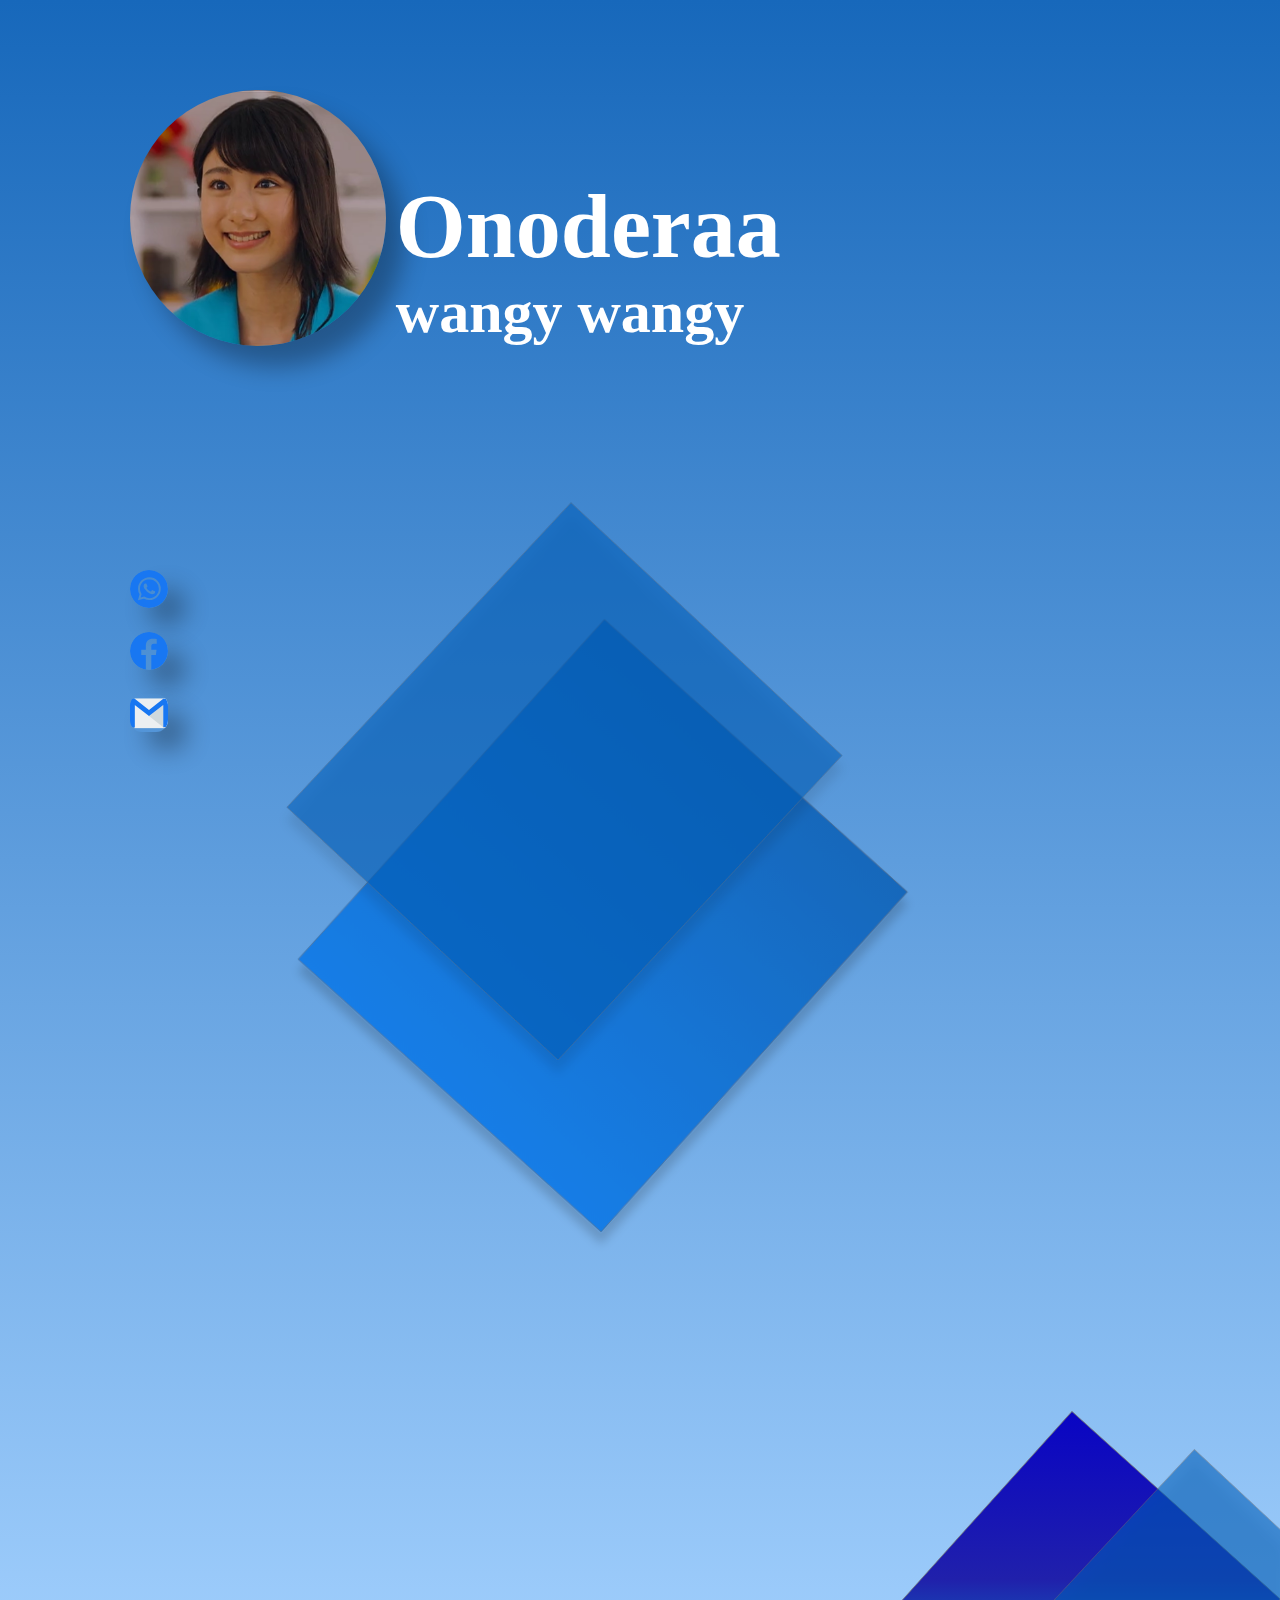
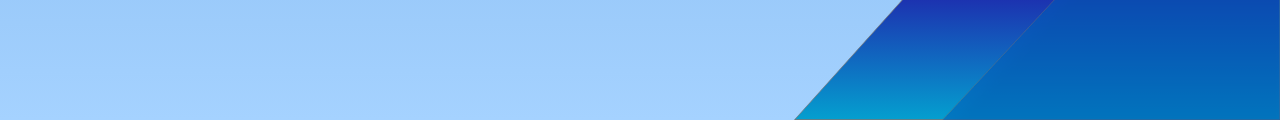
==== about.html @ 750473e3 "Add files via upload" ====
<!DOCTYPE html>
<html lang="en">

<head>
    <meta charset="UTF-8">
    <meta http-equiv="X-UA-Compatible" content="IE=edge">
    <meta name="viewport" content="width=device-width, initial-scale=1.0">
    <title></title>
    <link rel="stylesheet" href="assets/css/background.css">
    <link rel="stylesheet" href="assets/css/style.css">
</head>

<body>
    <div id="app">
        <div class="background-about">
            <figure><img src="assets/img/contoh.png" class="profil-about"></figure>
            <img src="assets/img/bga1.svg" class="bga1">
            <img src="assets/img/bga2.svg" class="bga2">
            <img src="assets/img/bga3.svg" class="bga3">
            <img src="assets/img/bga4.svg" class="bga4">
            <img src="assets/img/bga5.svg" class="bga5">
            <img src="assets/img/bga5.svg" class="bga6">
            <img src="assets/img/bga6.svg" class="bga7">

            <main>
                <div class="username-container-about">
                    <article>
                        <h1 class="nama">Onoderaa</h1>
                        <h2 class="deskripsi">wangy wangy</h2>
                    </article>
                </div>
            </main>
            <section class="medsos-container-about">
                <div class="medsos-item"><a href="#"><img src="assets/img/whatsapp.svg" alt="Whatsapp"></a></div>
                <div class="medsos-item"> <a href="#"><img src="assets/img/facebook.svg" alt="Facebook"></a></div>
                <div class="medsos-item"><a href="#"><img src="assets/img/gmail.svg" alt="Gmail"
                            style="border-radius: 12px;"></a></div>
            </section>
        </div>
    </div>

    <script src="assets/js/vue.js"></script>
    <script src="assets/js/vue-router.js"></script>
    <script src="assets/js/script.js"></script>
</body>

</html>
---- assets/css/background.css ----
/* backgrounds untuk home */
.bg1 {
    position: absolute;
    z-index: 1;
    width: 50%;
    left: -23px;
    top: -3px;
}

.bg2 {
    position: absolute;
    z-index: -1;
    width: 80%;
    top: -15px;
    left: 13px;
    height: 100vh;
}

.bg3 {
    position: absolute;
    width: 50%;
    right: 0px;
    top: 88px;
}

.profil {
    position: absolute;
    width: 27%;
    top: 128px;
    right: 100px;
    border-radius: 50%;
    box-shadow: 18px 21px 24px rgba(0, 0, 0, .3);
}

/* end  */

/* backgrounds untuk about */
.background-about {
    position: relative;
    width: 100%;
    height: 1720px;
    background: linear-gradient(#1768bb, #a5d2ff);
    overflow: hidden;
}

.bga1,
.bga2,
.bga3,
.bga4,
.bga5,
.bga6,
.bga7 {
    position: absolute;
}

.bga2 {
    width: 55%;
    left: 0;
    z-index: -1;
    top: 0;
}

.bga1 {
    width: 80%;
    right: 0px;
    z-index: -1;
    top: 0;
}

.bga3 {
    z-index: 2;
    top: 500px;
    width: 46%;
    left: 270px;
}

.bga5 {
    z-index: -1;
    top: 530px;
    left: 120px;
}

.bga4 {
    z-index: 1;
    top: 617px;
    left: 283px;
    transform: rotate(-1deg);
    width: 50%;
}

.bga6 {
    bottom: -40px;
    right: -20px;
    z-index: 1;
    width: 30%;
}

.bga7 {
    bottom: 0;
    right: 0;
    width: 38%;
}

.profil-about {
    position: absolute;
    width: 20%;
    top: 90px;
    left: 130px;
    border-radius: 50%;
    box-shadow: 18px 21px 24px rgba(0, 0, 0, .3);
}
---- assets/css/style.css ----
* {
	margin: 0;
	padding: 0;
	box-sizing: border-box;
}

.background-home {
	overflow: hidden;
	position: relative;
	height: 100vh;
}

nav {
	width: 208px;
	margin: 0 auto;
}

nav ul li {
	display: inline;
}

nav ul li a {
	list-style: none;
	text-decoration: none;
	color: white;
	font-size: 30px;
}

.nav-item:first-child {
	height: 50px;
}

.nav-link {
	margin: 0 20px;
}

nav ul li img#left {
	margin-top: 11px;
	margin-left: 9px;
}

nav ul li img#right {
	margin-top: 9px;
}

.nav-container {
	background-color: #055DB7;
	box-shadow: 0px 5px 13px rgba(0, 0, 0, .3);
	border-bottom-left-radius: 25px;
	border-bottom-right-radius: 25px;
	z-index: 3;
	position: relative;
}

.navbar {
	display: flex;
	justify-content: space-evenly;
	flex-direction: row;
	align-items: center;
}

.username-container {
	position: absolute;
	z-index: 5;
	top: 215px;
	left: 160px;
	color: white;
}

.username-container .nama {
	font-size: 60px;
}

.username-container .deskripsi {
	font-size: 30px;
}

.medsos-container {
	position: absolute;
	z-index: 3;
	width: 100%;
	bottom: 0;
	display: flex;
	align-items: center;
	justify-content: center;
	transform: scale(1);
	transition: 1s;
}

.medsos img {
	transform: scale(1);
	transition: .7s;
}

.medsos:hover img {
	transition: .5s;
	transform: scale(1.4);
	margin: 0 20px;
}

.medsos img {
	box-shadow: 0px 19px 10px rgba(0, 0, 0, .3);
	border-radius: 21px;
}

.medsos {
	display: flex;
	justify-content: space-around;
	width: 30%;
	background-color: #055DB7;
	border-top-left-radius: 25px;
	border-top-right-radius: 25px;
	padding: 1%;
	box-shadow: 18px 18px 24px rgba(0, 0, 0, .3);
}

.medsos a {
	transition: .5s;
	transform: scale(1);
	margin: 0 25px;
}

.medsos a:hover {
	transition: .5s;
	transform: scale(1.3);
	margin: 0 30px;
}

/* style page about */
.username-container-about {
	position: absolute;
	z-index: 5;
	top: 175px;
	right: 39%;
	color: white;
}

.username-container-about .nama {
	font-size: 90px;
}

.username-container-about .deskripsi {
	font-size: 60px;
}

.medsos-container-about {
	position: absolute;
	z-index: 5;
	width: 50%;
	top: 550px;
	left: 130px;
	display: flex;
	flex-direction: column;
	width: 25%;
}

.medsos-item a {
	margin-top: 20px;
}

.medsos-item a img {
	border-radius: 25px;
	box-shadow: 18px 18px 24px rgba(0, 0, 0, .3);
}

.medsos-item {
	transition: width 1s;
	width: 100px;
	display: flex;
	align-items: center;
}

.medsos-item:hover {
	transition: width 1s;
	width: 300px;
	border-radius: 25px;
	background-color: aliceblue;
}
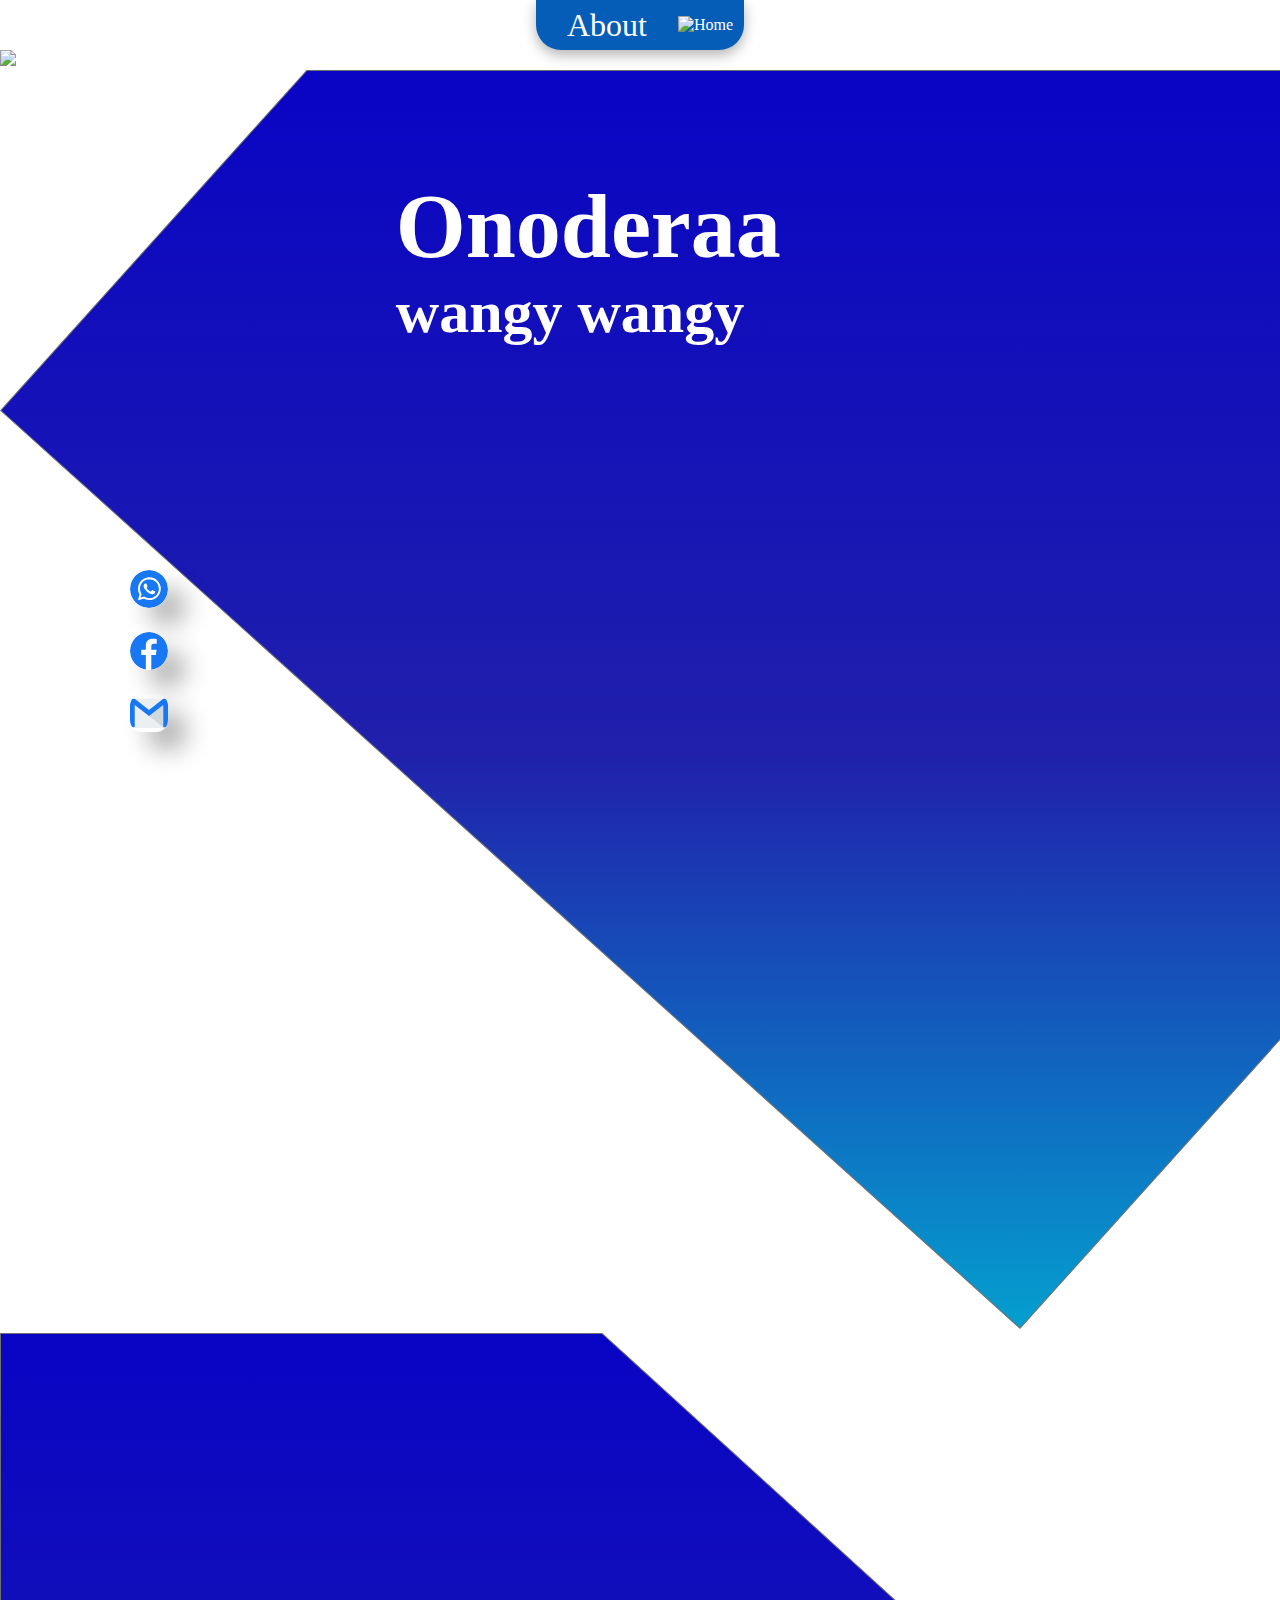
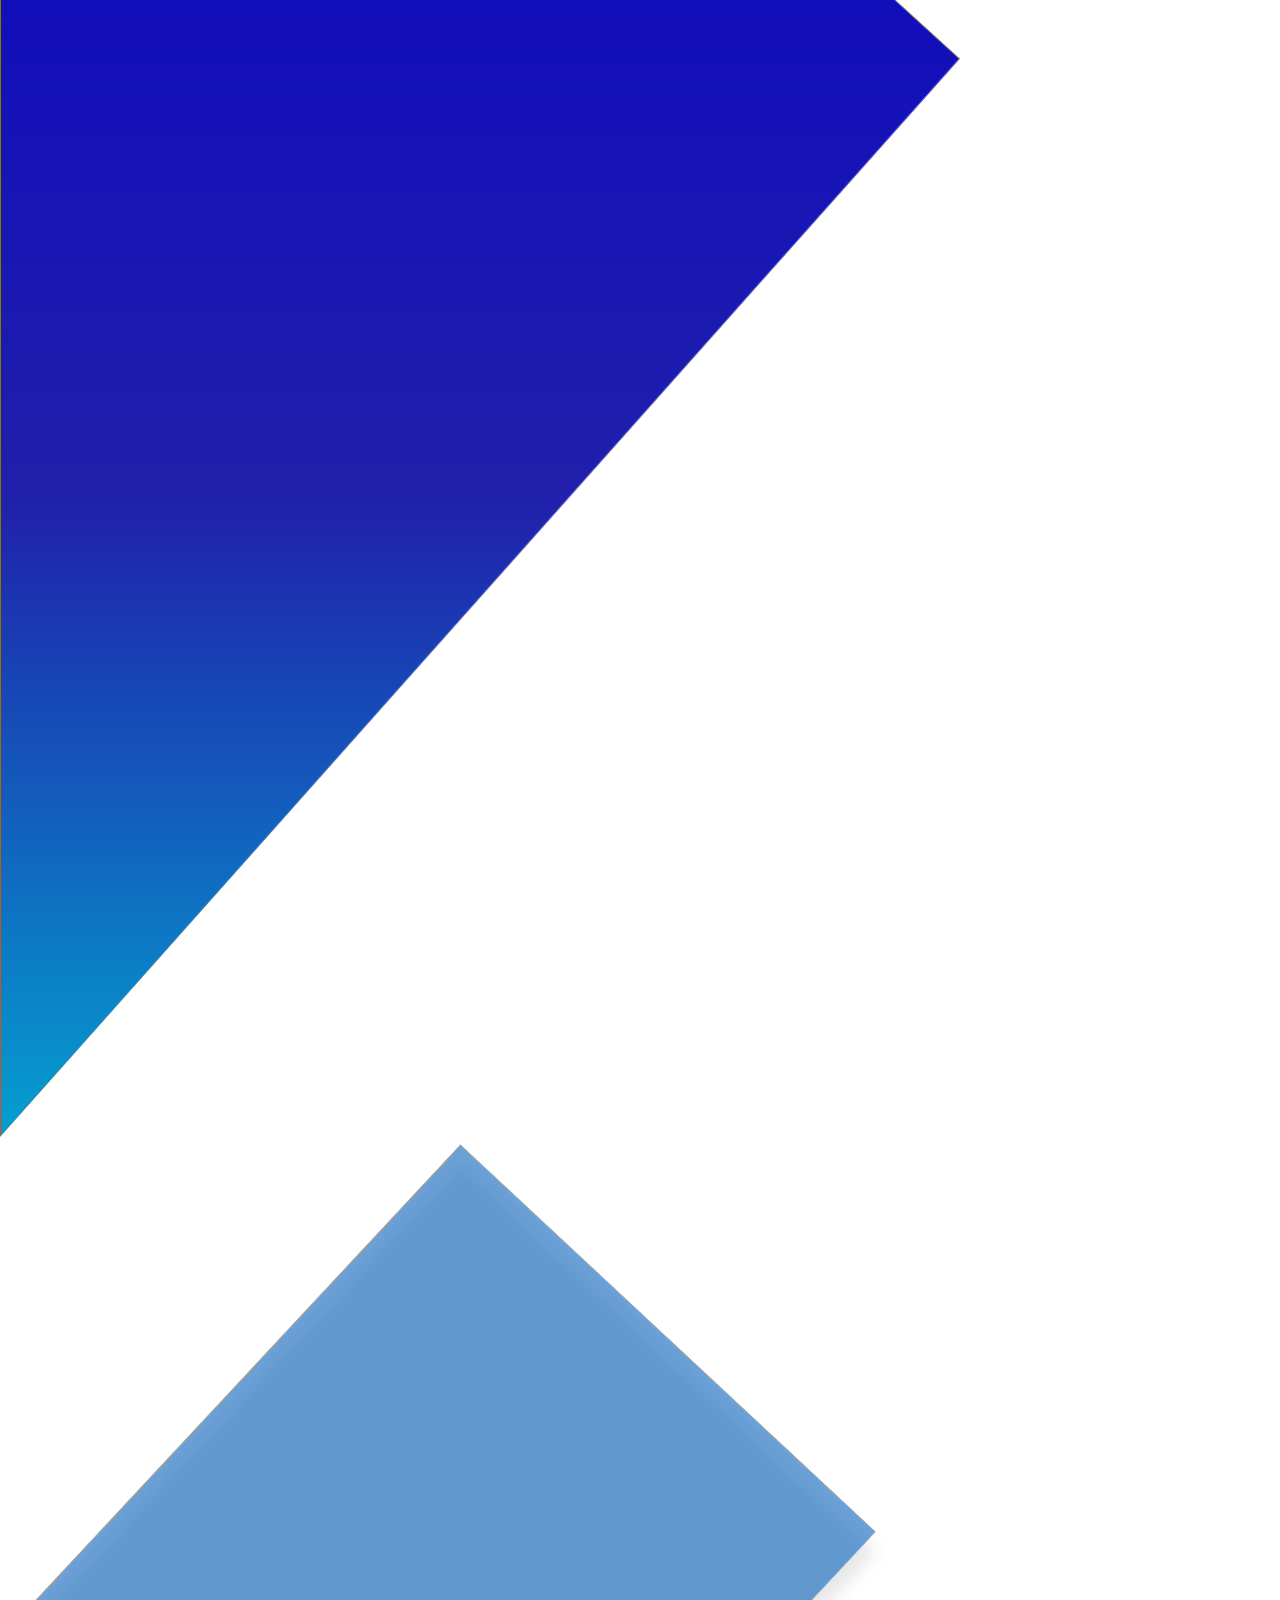
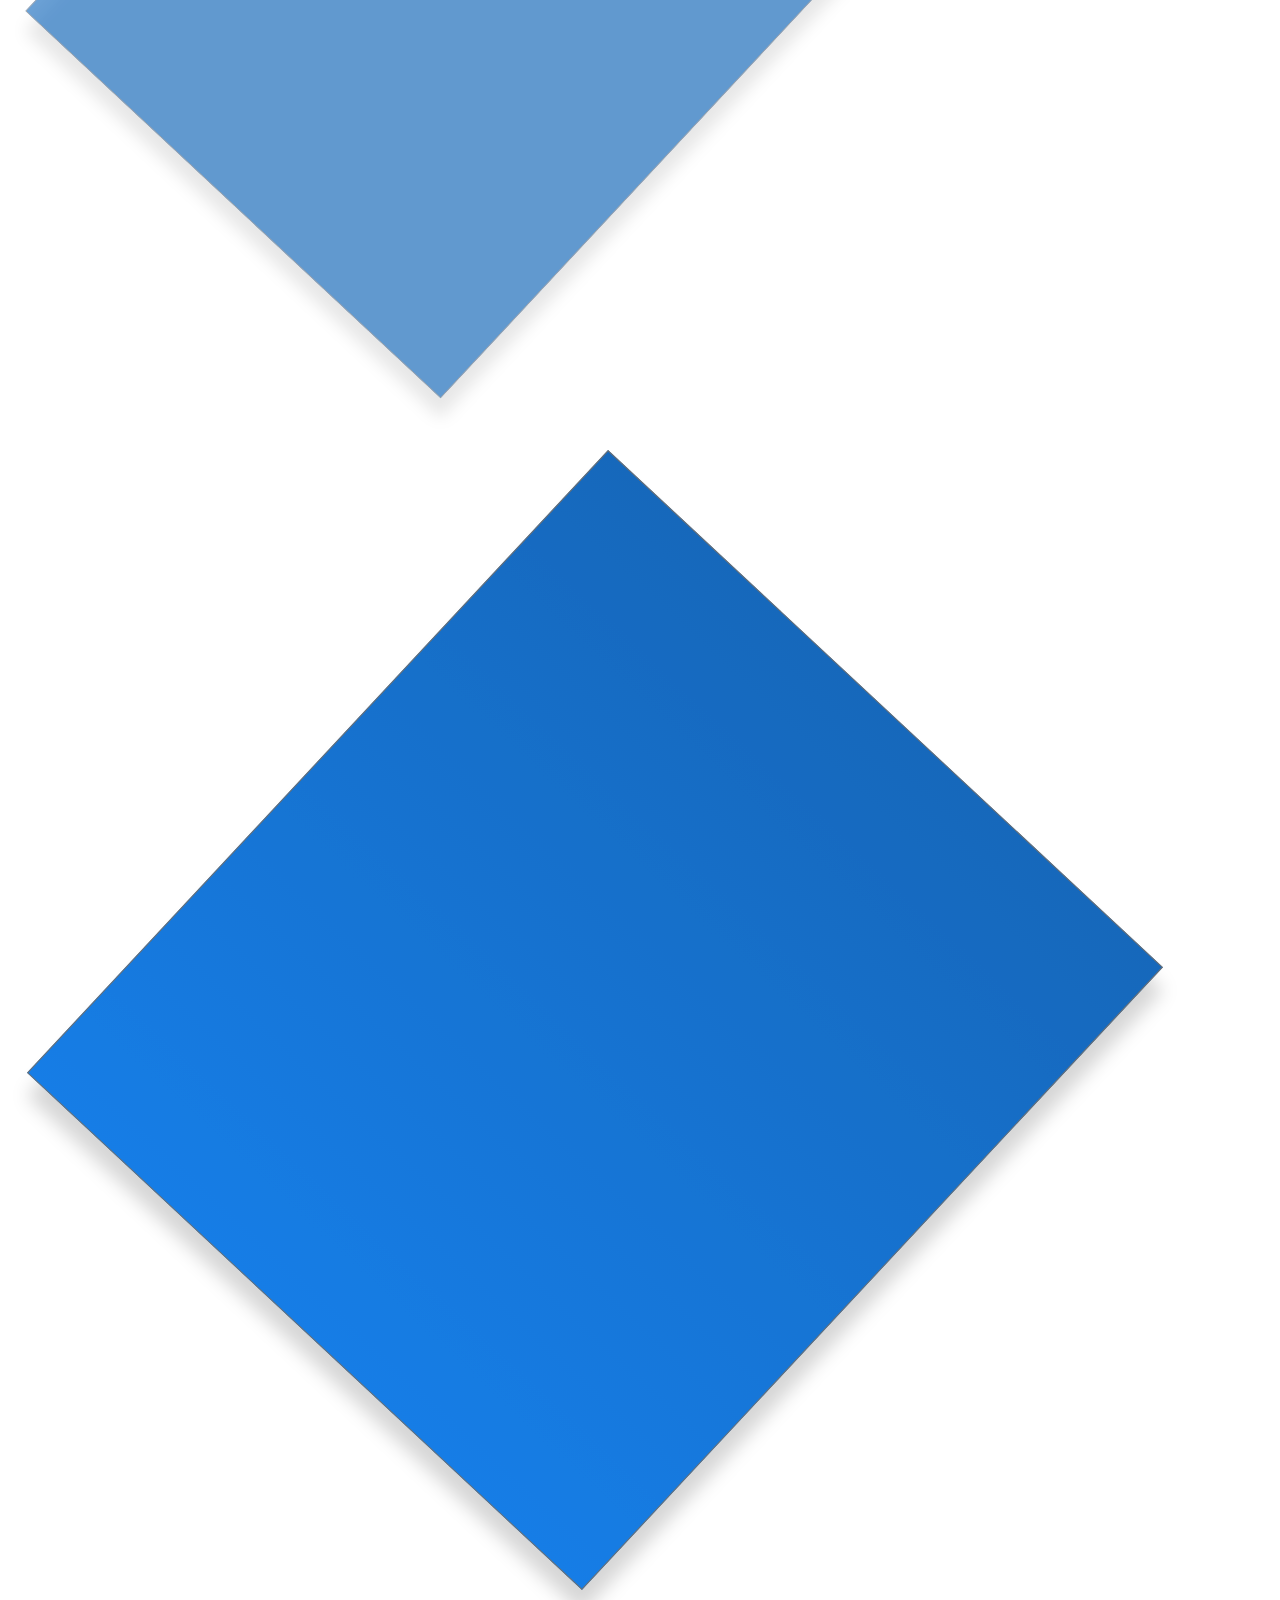
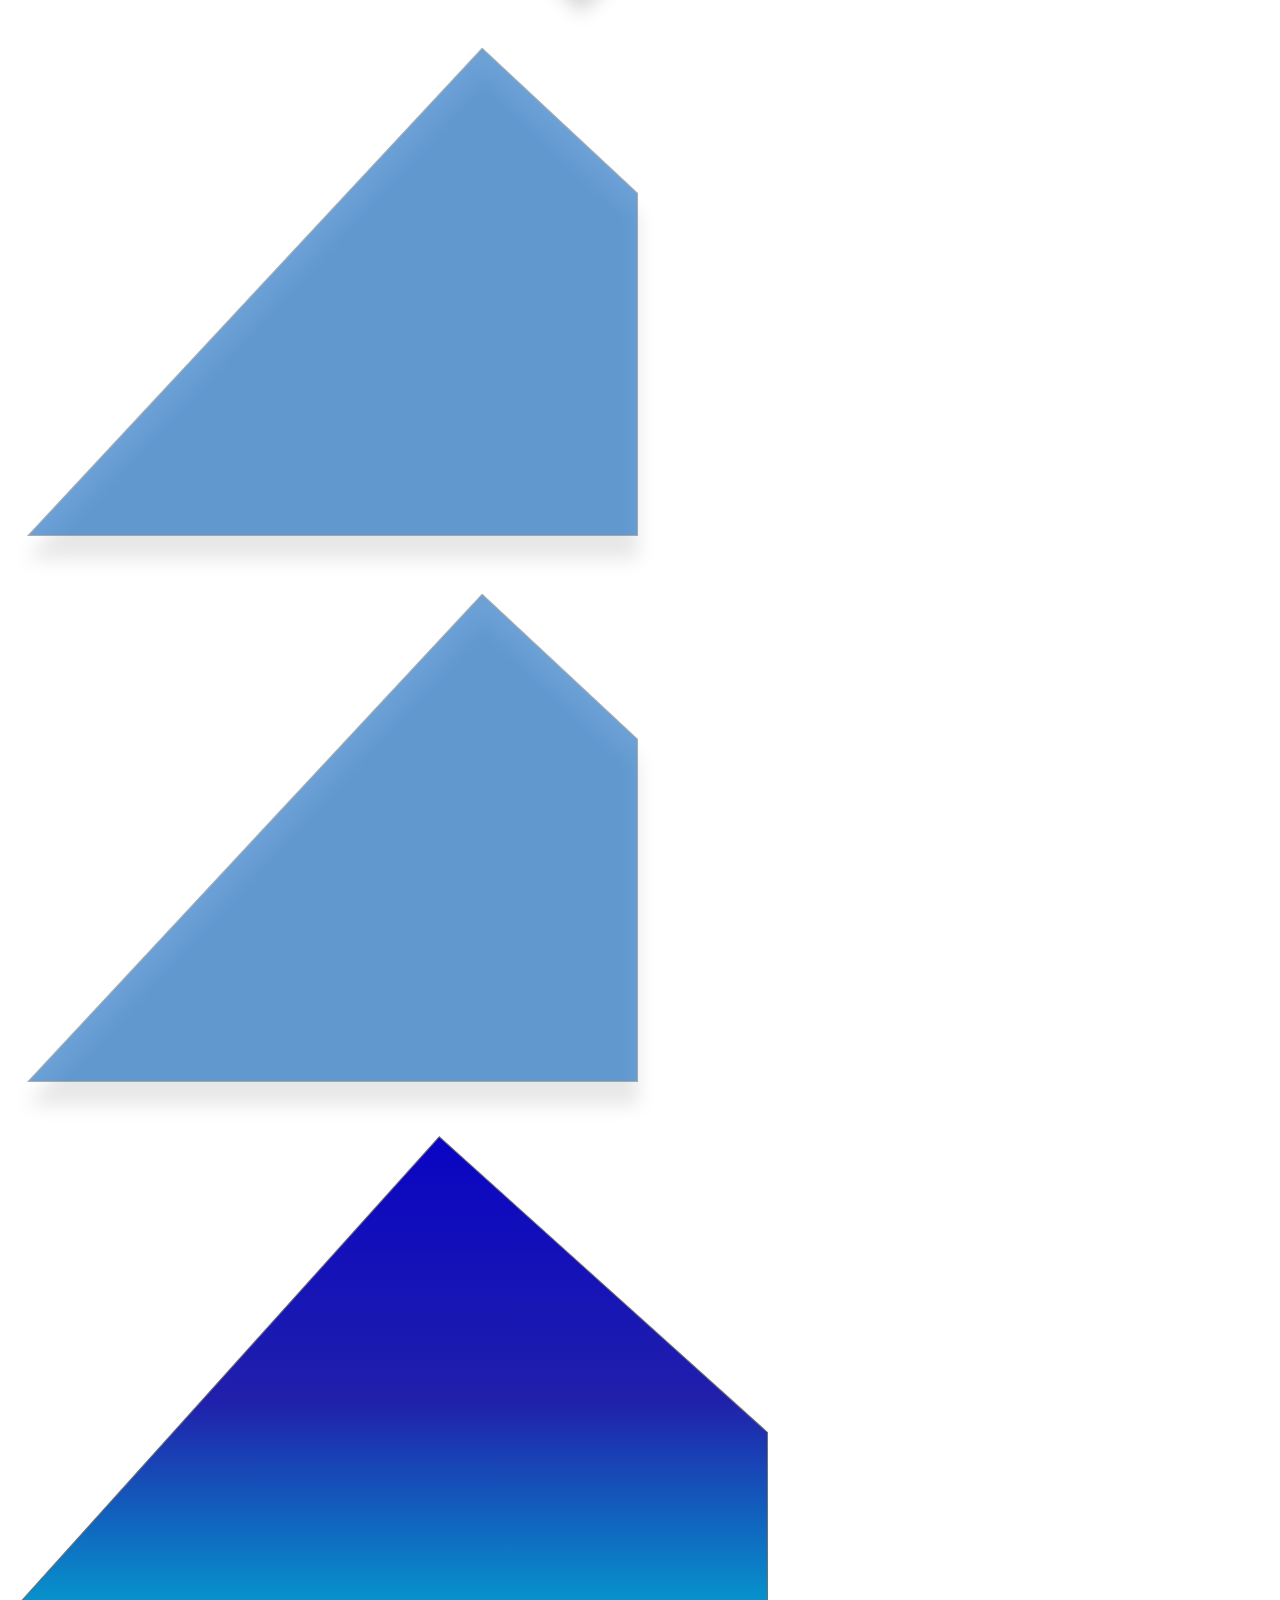
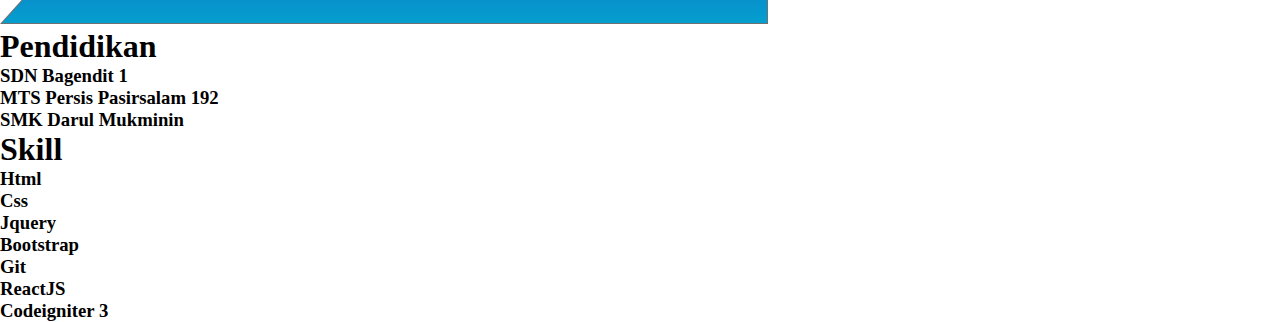
==== commit b1f6b254: "isi link sosmed about, hapus file tak perlu" ====
--- a/about.html
+++ b/about.html
@@ -6,42 +6,89 @@
     <meta http-equiv="X-UA-Compatible" content="IE=edge">
     <meta name="viewport" content="width=device-width, initial-scale=1.0">
     <title></title>
-    <link rel="stylesheet" href="assets/css/background.css">
     <link rel="stylesheet" href="assets/css/style.css">
+    <link rel="stylesheet" href="assets/css/about.css">
 </head>
 
 <body>
-    <div id="app">
-        <div class="background-about">
-            <figure><img src="assets/img/contoh.png" class="profil-about"></figure>
-            <img src="assets/img/bga1.svg" class="bga1">
-            <img src="assets/img/bga2.svg" class="bga2">
-            <img src="assets/img/bga3.svg" class="bga3">
-            <img src="assets/img/bga4.svg" class="bga4">
-            <img src="assets/img/bga5.svg" class="bga5">
-            <img src="assets/img/bga5.svg" class="bga6">
-            <img src="assets/img/bga6.svg" class="bga7">
+    <header>
+        <nav>
+            <div class="nav-container">
+                <ul class="navbar">
+                    <li class="nav-item">
+                        <a class="nav-link" href="#">About</a>
+                    </li>
+                    <li class="nav-item">
+                        <a href="index.html"><img src="assets/img/right.png" alt="Home" id="right"></a>
+                    </li>
+                </ul>
+            </div>
+        </nav>
+    </header>
+    <figure class="wrap">
+        <img src="assets/img/profil.jpg" class="profil-about">
+    </figure>
+    <img src="assets/img/bga1.svg" class="bga1" alt="">
+    <img src="assets/img/bga2.svg" class="bga2" alt="">
+    <img src="assets/img/bga3.svg" class="bga3" alt="">
+    <img src="assets/img/bga4.svg" class="bga4" alt="">
+    <img src="assets/img/bga5.svg" class="bga5" alt="">
+    <img src="assets/img/bga5.svg" class="bga6" alt="">
+    <img src="assets/img/bga6.svg" class="bga7" alt="">
 
-            <main>
-                <div class="username-container-about">
-                    <article>
-                        <h1 class="nama">Onoderaa</h1>
-                        <h2 class="deskripsi">wangy wangy</h2>
-                    </article>
-                </div>
-            </main>
-            <section class="medsos-container-about">
-                <div class="medsos-item"><a href="#"><img src="assets/img/whatsapp.svg" alt="Whatsapp"></a></div>
-                <div class="medsos-item"> <a href="#"><img src="assets/img/facebook.svg" alt="Facebook"></a></div>
-                <div class="medsos-item"><a href="#"><img src="assets/img/gmail.svg" alt="Gmail"
-                            style="border-radius: 12px;"></a></div>
-            </section>
-        </div>
+    <main>
+        <article class="username-container-about">
+            <h1 class="nama">Onoderaa</h1>
+            <h2 class="deskripsi">wangy wangy</h2>
+        </article>
+        <article class="container-pendidikan">
+            <h1 class="pendidikan">Pendidikan</h1>
+            <ul>
+                <li>
+                    <h3>SDN Bagendit 1</h3>
+                </li>
+                <li>
+                    <h3>MTS Persis Pasirsalam 192</h3>
+                </li>
+                <li>
+                    <h3>SMK Darul Mukminin</h3>
+                </li>
+            </ul>
+        </article>
+        <article class="container-skill">
+            <h1 class="skill">Skill</h1>
+            <ul>
+                <li>
+                    <h3>Html</h3>
+                </li>
+                <li>
+                    <h3>Css</h3>
+                </li>
+                <li>
+                    <h3>Jquery</h3>
+                </li>
+                <li>
+                    <h3>Bootstrap</h3>
+                </li>
+                <li>
+                    <h3>Git</h3>
+                </li>
+                <li>
+                    <h3>ReactJS</h3>
+                </li>
+                <li>
+                    <h3>Codeigniter 3</h3>
+                </li>
+            </ul>
+        </article>
+    </main>
+    <section class="medsos-container-about">
+        <div class="medsos-item"><a href="https://wa.me/6283827468104"><img src="assets/img/whatsapp.svg" alt="Whatsapp"></a></div>
+        <div class="medsos-item"> <a href="https://facebook.com/rifal.osd.7"><img src="assets/img/facebook.svg" alt="Facebook"></a></div>
+        <div class="medsos-item"><a href="mailto:rifall.osd@gmail.com"><img src="assets/img/gmail.svg" alt="Gmail" style="border-radius: 12px;"></a></div>
+    </section>
+
     </div>
 
-    <script src="assets/js/vue.js"></script>
-    <script src="assets/js/vue-router.js"></script>
-    <script src="assets/js/script.js"></script>
 </body>
-
 </html>--- a/assets/css/style.css
+++ b/assets/css/style.css
@@ -4,14 +4,17 @@
 	box-sizing: border-box;
 }
 
-.background-home {
+html {
 	overflow: hidden;
+}
+
+body {
 	position: relative;
 	height: 100vh;
 }
 
 nav {
-	width: 208px;
+	max-width: 208px;
 	margin: 0 auto;
 }
 
@@ -23,24 +26,16 @@
 	list-style: none;
 	text-decoration: none;
 	color: white;
-	font-size: 30px;
-}
-
-.nav-item:first-child {
-	height: 50px;
 }
 
 .nav-link {
 	margin: 0 20px;
+	font-size: calc(1vmax + 1.2rem);
 }
 
-nav ul li img#left {
-	margin-top: 11px;
-	margin-left: 9px;
-}
-
+nav ul li img#left,
 nav ul li img#right {
-	margin-top: 9px;
+	height: calc(1vmax + .8rem);
 }
 
 .nav-container {
@@ -57,73 +52,7 @@
 	justify-content: space-evenly;
 	flex-direction: row;
 	align-items: center;
-}
-
-.username-container {
-	position: absolute;
-	z-index: 5;
-	top: 215px;
-	left: 160px;
-	color: white;
-}
-
-.username-container .nama {
-	font-size: 60px;
-}
-
-.username-container .deskripsi {
-	font-size: 30px;
-}
-
-.medsos-container {
-	position: absolute;
-	z-index: 3;
-	width: 100%;
-	bottom: 0;
-	display: flex;
-	align-items: center;
-	justify-content: center;
-	transform: scale(1);
-	transition: 1s;
-}
-
-.medsos img {
-	transform: scale(1);
-	transition: .7s;
-}
-
-.medsos:hover img {
-	transition: .5s;
-	transform: scale(1.4);
-	margin: 0 20px;
-}
-
-.medsos img {
-	box-shadow: 0px 19px 10px rgba(0, 0, 0, .3);
-	border-radius: 21px;
-}
-
-.medsos {
-	display: flex;
-	justify-content: space-around;
-	width: 30%;
-	background-color: #055DB7;
-	border-top-left-radius: 25px;
-	border-top-right-radius: 25px;
-	padding: 1%;
-	box-shadow: 18px 18px 24px rgba(0, 0, 0, .3);
-}
-
-.medsos a {
-	transition: .5s;
-	transform: scale(1);
-	margin: 0 25px;
-}
-
-.medsos a:hover {
-	transition: .5s;
-	transform: scale(1.3);
-	margin: 0 30px;
+	height: 50px;
 }
 
 /* style page about */
@@ -175,4 +104,32 @@
 	width: 300px;
 	border-radius: 25px;
 	background-color: aliceblue;
-}+}
+
+/*// Small devices (landscape phones, 576px and up)*/
+@media (max-width: 576px) { 
+
+	.medsos-item:hover {
+		transition: width .7s;
+		width: 160px;
+		border-radius: 25px;
+		background-color: aliceblue;
+	}
+ }
+
+/*// Medium devices (tablets, 768px and up)*/
+@media (min-width: 768px) and (max-width: 940px) {
+	nav{
+		max-width:285px;
+	}
+}
+
+/*// Large devices (desktops, 992px and up)*/
+@media (min-width: 992px) { 
+
+ }
+
+/*// Extra large devices (large desktops, 1200px and up)*/
+@media (min-width: 1200px) { 
+
+ }